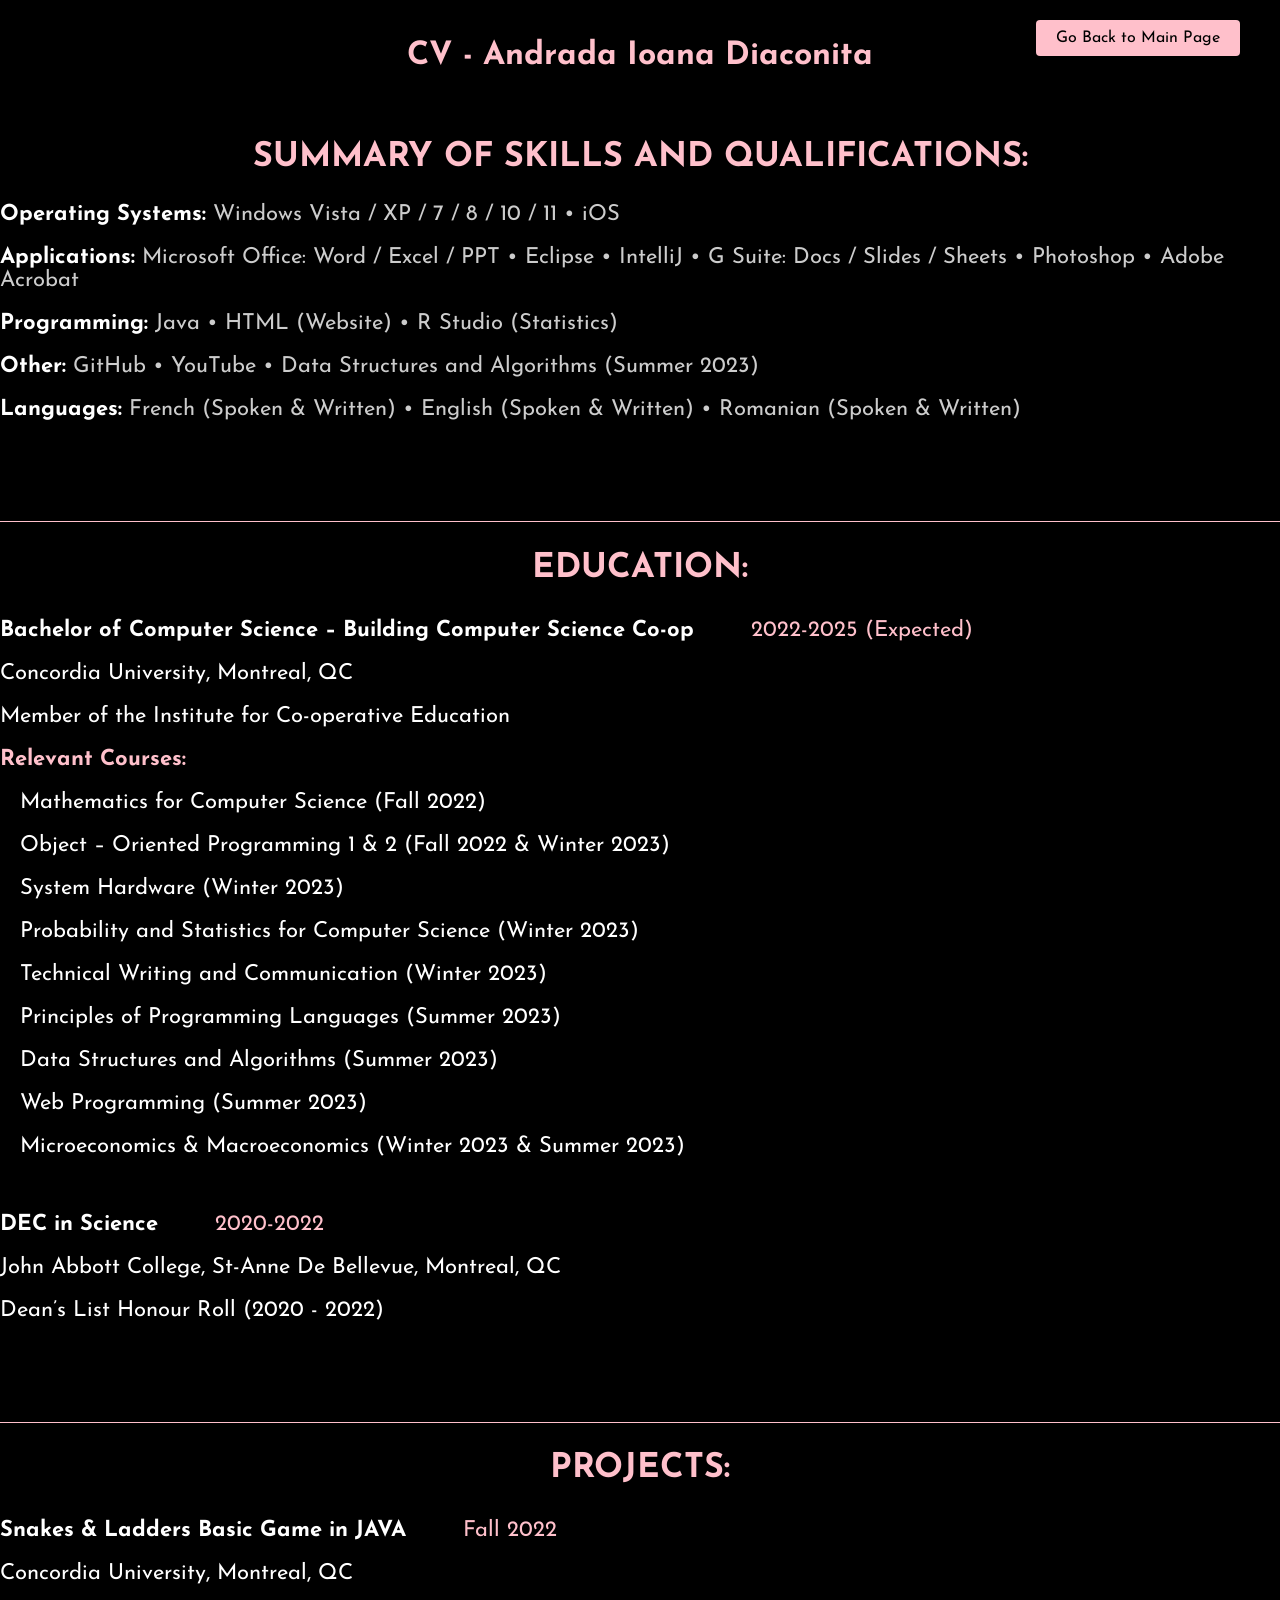
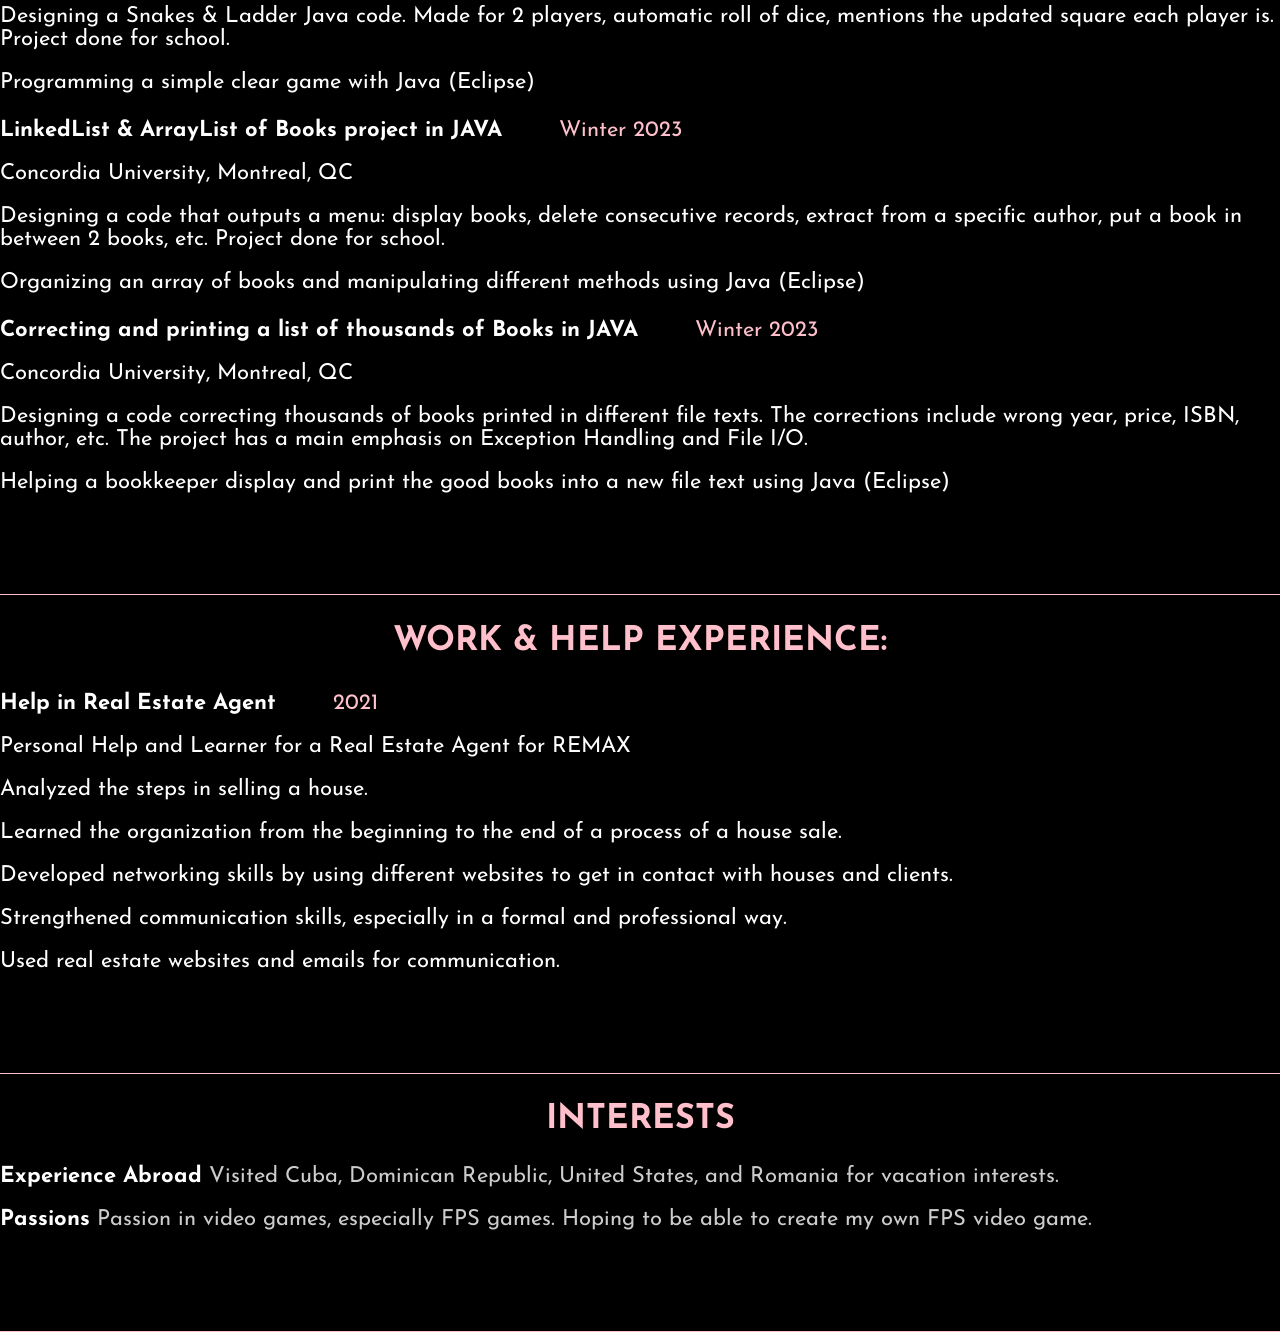
==== cv.html @ d14d8e06 "Add files via upload" ====
<!DOCTYPE html>
<html>
<head>
  <title>CV - Andrada Ioana Diaconita</title>
  <style>
    body {
      background-color: black;
      color: white;
      font-family: 'Josefin Sans', Arial, sans-serif;
      margin: 0;
    }
    
    header {
      padding: 40px;
      text-align: center;
      opacity: 0; /* Hide initially */
      animation: fade-in 1s forwards; /* Apply fade-in animation */
    }
    
    h1 {
      font-size: 32px;
      color: pink;
      margin: 0;
    }
    
    .main-content > * {
      opacity: 0; /* Hide initially */
      animation: slide-up 1s forwards; /* Apply slide-up animation */
    }
    
    /* Delay each section */
    .main-content > *:nth-child(1) {
      animation-delay: 0.5s;
    }
    .main-content > *:nth-child(2) {
      animation-delay: 1s;
    }
    .main-content > *:nth-child(3) {
      animation-delay: 1.5s;
    }

    .main-content > *:nth-child(4) {
      animation-delay: 2s;
    }

    .main-content > *:nth-child(5) {
      animation-delay: 2.5s;
    }

    .main-content > *:nth-child(6) {
      animation-delay: 3s;
    }

    .main-content > *:nth-child(7) {
      animation-delay: 3.5s;
    }

    .main-content > *:nth-child(8) {
      animation-delay: 4s;
    }

    .main-content > *:nth-child(9) {
      animation-delay: 4.5s;
    }

    .main-content > *:nth-child(10) {
      animation-delay: 5s;
    }

    .main-content > *:nth-child(11) {
      animation-delay: 5.5s;
    }

    .main-content > *:nth-child(12) {
      animation-delay: 6s;
    }

    .main-content > *:nth-child(13) {
      animation-delay: 6.5s;
    }

    .main-content > *:nth-child(14) {
      animation-delay: 7s;
    }

    .main-content > *:nth-child(15) {
      animation-delay: 7.5s;
    }
    /* ...repeat for each section... */
    
    @keyframes fade-in {
      from {
        opacity: 0;
      }
      to {
        opacity: 1;
      }
    }
    
    @keyframes slide-up {
      from {
        opacity: 0;
        transform: translateY(20px);
      }
      to {
        opacity: 1;
        transform: translateY(0);
      }
    }
    
    h2 {
      font-size: 34px;
      text-align: center;
      color: pink;
    }
    
    ul {
      list-style-type: none;
      padding-left: 0;
      margin: 0;
    }
    
    li {
      margin-top: 20px;
      margin-bottom: 20px;
      font-size: 22px;
    }
    
    .section-title {
      font-weight: bold;
    }
    
    .section-description {
      margin-top: 5px;
      color: #ccc;
    }
    
    .year-description {
      display: inline-block;
      margin-left: 50px;
      color: pink;
    }
    
    .section-divider {
      margin-top: 100px;
      border-top: 1px solid pink;
    }
    
    .section-divider2 {
      margin-top: 50px;
    }
    
    .bold-text {
      font-weight: bold;
      color: pink;
    }
    
    .section-content > div:not(.course-list) {
      margin-bottom: 20px;
      margin-top: 20px;
    }
    
    .course-list ul {
      margin-left: 20px;
    }
    
    .indent {
      text-indent: -20px;
      padding-left: 20px;
    }
    
    .button {
      display: inline-block;
      background-color: pink;
      color: black;
      padding: 10px 20px;
      text-decoration: none;
      border-radius: 4px;
      position: absolute;
      top: 20px;
      right: 40px;
      transition: transform 0.2s;
    }
    
    .button:hover {
      transform: scale(1.2);
    }
  </style>
   <link href="https://fonts.googleapis.com/css?family=Josefin+Sans&display=swap" rel="stylesheet">
</head>
<body>
  <header>
    <h1>CV - Andrada Ioana Diaconita</h1>
  </header>
  
  <div class="main-content">
    <h2>SUMMARY OF SKILLS AND QUALIFICATIONS:</h2>
    <ul>
      <li>
        <span class="section-title">Operating Systems:</span>
        <span class="section-description">Windows Vista / XP / 7 / 8 / 10 / 11 • iOS</span>
      </li>
      <li>
        <span class="section-title">Applications:</span>
        <span class="section-description">Microsoft Office: Word / Excel / PPT • Eclipse • IntelliJ • G Suite: Docs / Slides / Sheets • Photoshop • Adobe Acrobat</span>
      </li>
      <li>
        <span class="section-title">Programming:</span>
        <span class="section-description">Java • HTML (Website) • R Studio (Statistics)</span>
      </li>
      <li>
        <span class="section-title">Other:</span>
        <span class="section-description">GitHub • YouTube • Data Structures and Algorithms (Summer 2023)</span>
      </li>
      <li>
        <span class="section-title">Languages:</span>
        <span class="section-description">French (Spoken & Written) • English (Spoken & Written) • Romanian (Spoken & Written)</span>
      </li>
    </ul>
    
    <div class="section-divider"></div>
    
    <h2>EDUCATION:</h2>
    <ul>
      <li>
        <span class="section-title">Bachelor of Computer Science – Building Computer Science Co-op</span>
        <span class="section-description year-description">2022-2025 (Expected)</span>
        <div class="section-content">
          <div>Concordia University, Montreal, QC</div>
          <div>Member of the Institute for Co-operative Education</div>
          <div class="course-list">
            <div class="bold-text">Relevant Courses:</div>
            <ul>
              <li>Mathematics for Computer Science (Fall 2022)</li>
              <li>Object – Oriented Programming 1 & 2 (Fall 2022 & Winter 2023)</li>
              <li>System Hardware (Winter 2023)</li>
              <li>Probability and Statistics for Computer Science (Winter 2023)</li>
              <li>Technical Writing and Communication (Winter 2023)</li>
              <li>Principles of Programming Languages (Summer 2023)</li>
              <li>Data Structures and Algorithms (Summer 2023)</li>
              <li>Web Programming (Summer 2023)</li>
              <li>Microeconomics & Macroeconomics (Winter 2023 & Summer 2023)</li>
            </ul>
          </div>
        </div>
      </li>
      <li>
        <div class="section-divider2"></div>
        <span class="section-title">DEC in Science</span>
        <span class="section-description year-description">2020-2022</span>
        <ul>
          <li>John Abbott College, St-Anne De Bellevue, Montreal, QC</li>
          <li>Dean’s List Honour Roll (2020 - 2022)</li>
        </ul>
      </li>
    </ul>

    <div class="section-divider"></div>

    <h2>PROJECTS:</h2>
    <ul>
      <li>
        <span class="section-title">Snakes &amp; Ladders Basic Game in JAVA</span>
        <span class="section-description year-description">Fall 2022</span>
        <ul>
          <li>Concordia University, Montreal, QC</li>
          <li>Designing a Snakes &amp; Ladder Java code. Made for 2 players, automatic roll of dice, mentions the updated square each player is. Project done for school.</li>
          <li>Programming a simple clear game with Java (Eclipse)</li>
        </ul>
      </li>
      <li>
        <span class="section-title">LinkedList &amp; ArrayList of Books project in JAVA</span>
        <span class="section-description year-description">Winter 2023</span>
        <ul>
          <li>Concordia University, Montreal, QC</li>
          <li>Designing a code that outputs a menu: display books, delete consecutive records, extract from a specific author, put a book in between 2 books, etc. Project done for school.</li>
            <li>Organizing an array of books and manipulating different methods using Java (Eclipse)</li>
          </ul>
        </li>
        <li>
          <span class="section-title">Correcting and printing a list of thousands of Books in JAVA</span>
          <span class="section-description year-description">Winter 2023</span>
          <ul>
            <li>Concordia University, Montreal, QC</li>
            <li>Designing a code correcting thousands of books printed in different file texts. The corrections include wrong year, price, ISBN, author, etc. The project has a main emphasis on Exception Handling and File I/O.</li>
            <li>Helping a bookkeeper display and print the good books into a new file text using Java (Eclipse)</li>
          </ul>
        </li>
      </ul>
  
      <div class="section-divider"></div>
  
      <h2>WORK &amp; HELP EXPERIENCE:</h2>
      <ul>
        <li>
          <span class="section-title">Help in Real Estate Agent</span>
          <span class="section-description year-description">2021</span>
          <ul>
            <li>Personal Help and Learner for a Real Estate Agent for REMAX</li>
            <li>Analyzed the steps in selling a house.</li>
            <li>Learned the organization from the beginning to the end of a process of a house sale.</li>
            <li>Developed networking skills by using different websites to get in contact with houses and clients.</li>
            <li>Strengthened communication skills, especially in a formal and professional way.</li>
            <li>Used real estate websites and emails for communication.</li>
          </ul>
        </li>
      </ul>
    
      <div class="section-divider"></div>
    
      <h2>INTERESTS</h2>
      <ul>
        <li>
          <span class="section-title">Experience Abroad</span>
          <span class="section-description">Visited Cuba, Dominican Republic, United States, and Romania for vacation interests.</span>
        </li>
        <li>
          <span class="section-title">Passions</span>
          <span class="section-description">Passion in video games, especially FPS games. Hoping to be able to create my own FPS video game.</span>
        </li>
      </ul>
      <div class="section-divider"></div>
    </div>
    <a class="button" href="index.html">Go Back to Main Page</a>
  </body>
  </html>
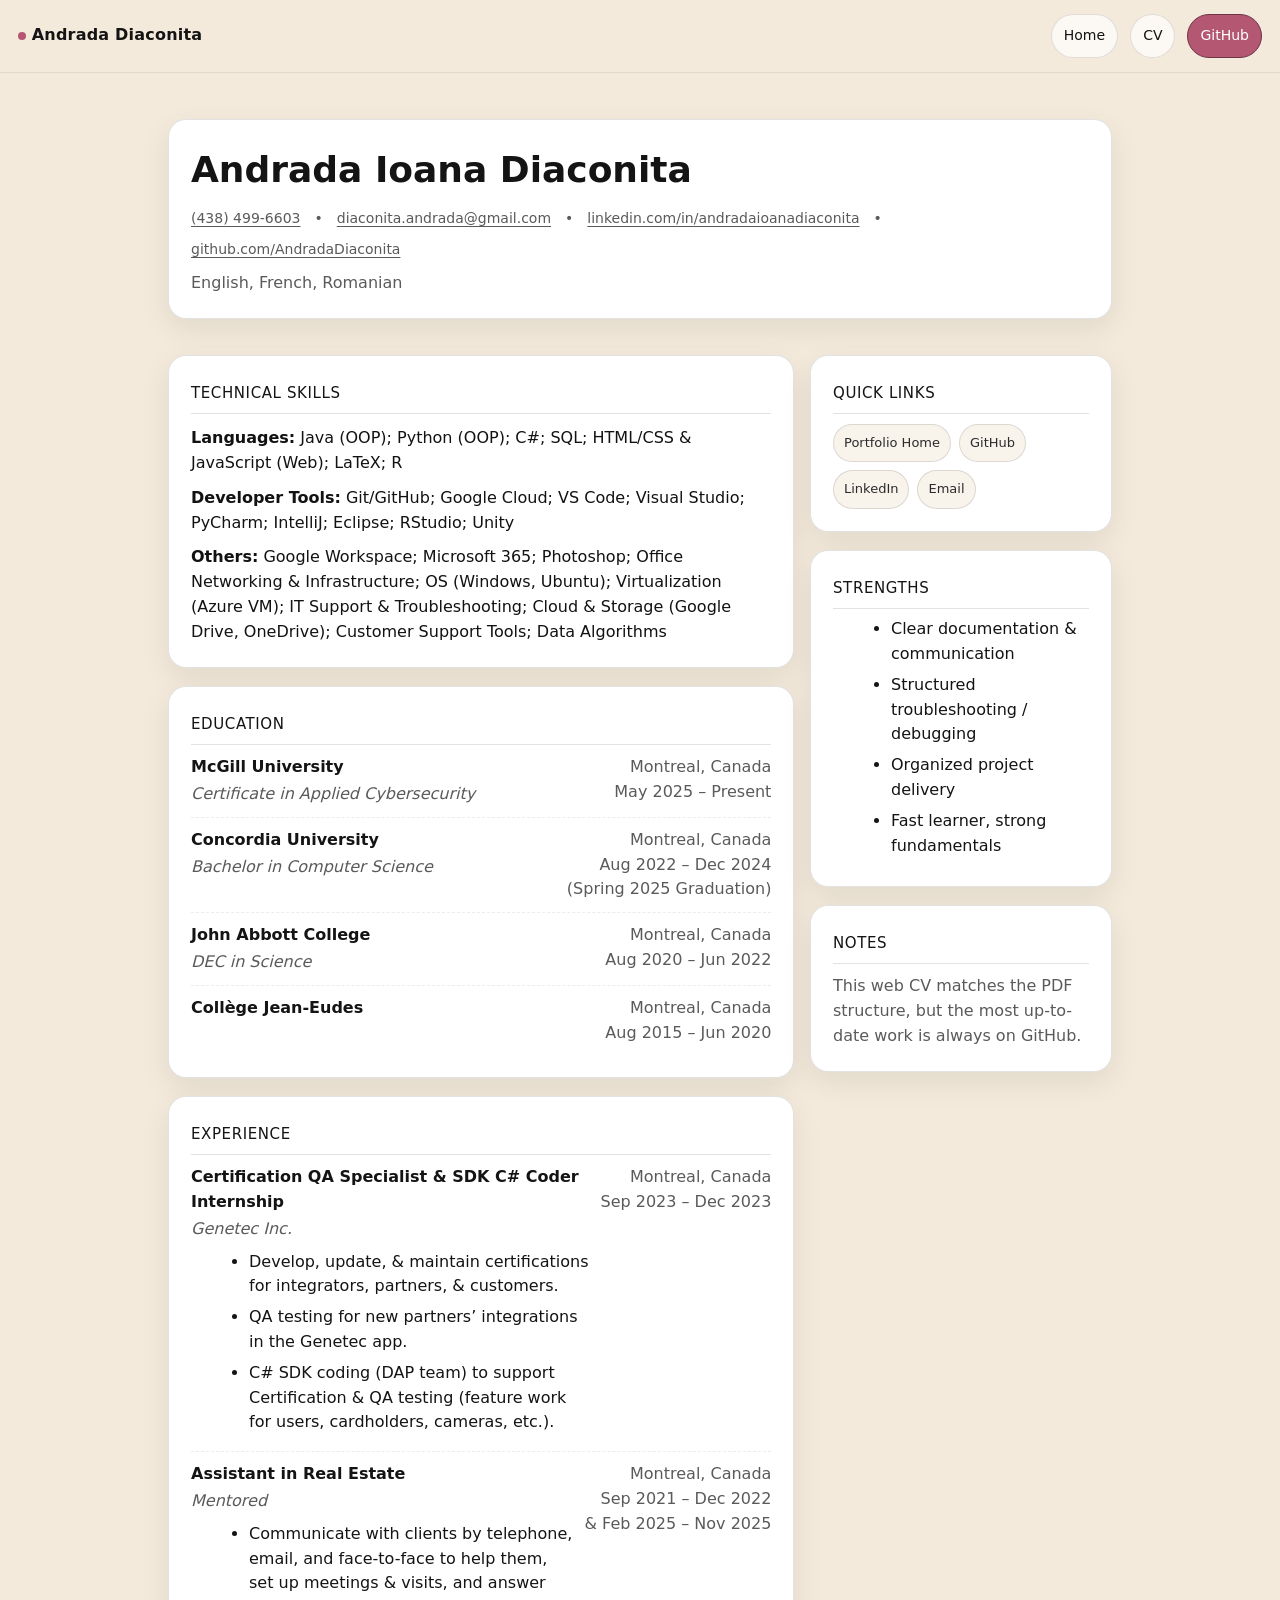
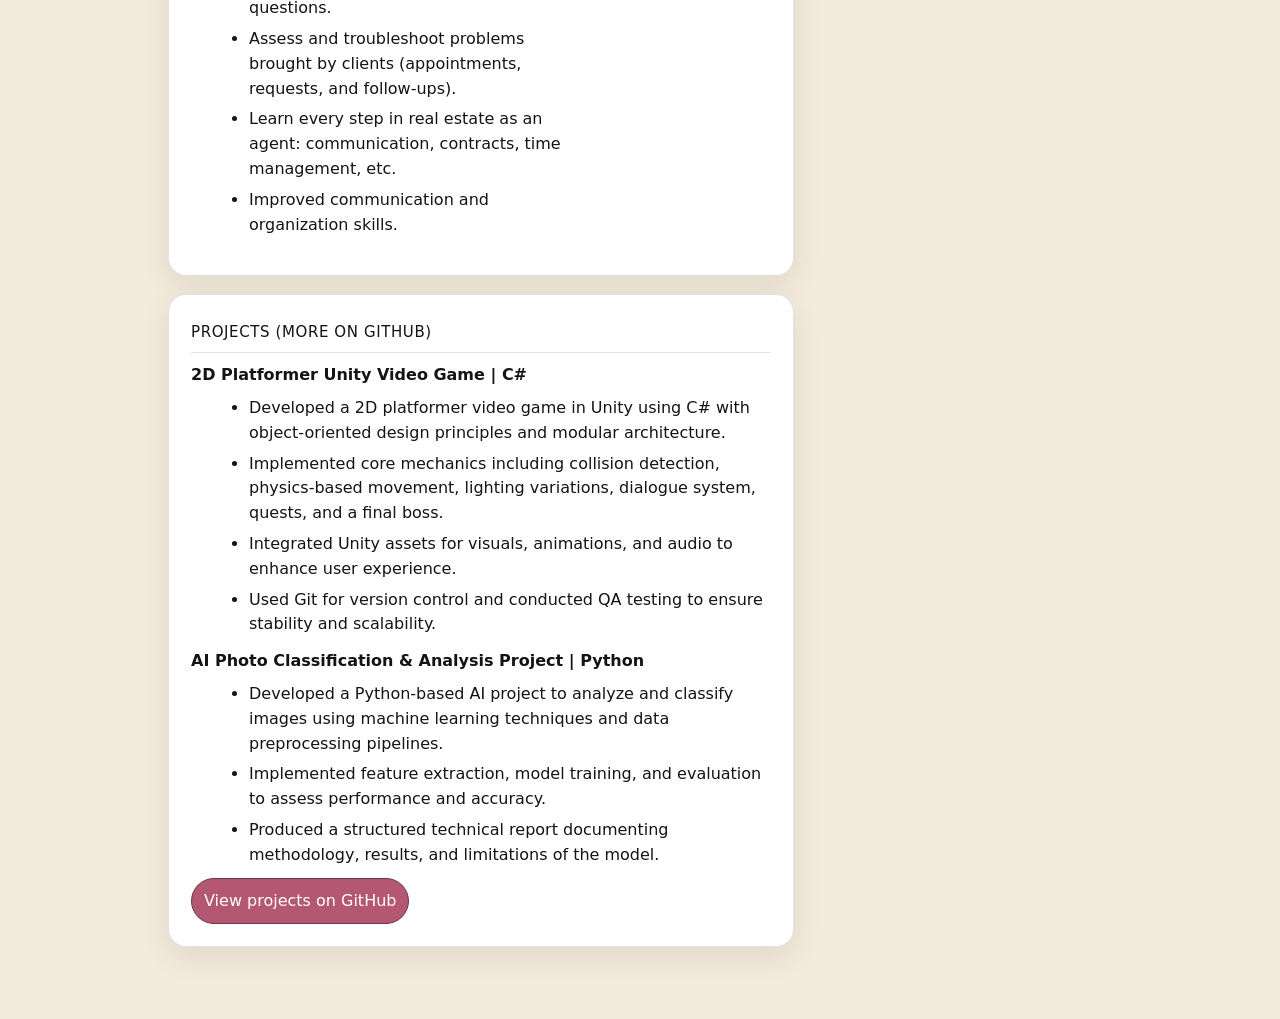
==== commit 534d6035: "Add files via upload" ====
--- a/cv.html
+++ b/cv.html
@@ -1,327 +1,250 @@
-<!DOCTYPE html>
-<html>
-<head>
-  <title>CV - Andrada Ioana Diaconita</title>
-  <style>
-    body {
-      background-color: black;
-      color: white;
-      font-family: 'Josefin Sans', Arial, sans-serif;
-      margin: 0;
-    }
-    
-    header {
-      padding: 40px;
-      text-align: center;
-      opacity: 0; /* Hide initially */
-      animation: fade-in 1s forwards; /* Apply fade-in animation */
-    }
-    
-    h1 {
-      font-size: 32px;
-      color: pink;
-      margin: 0;
-    }
-    
-    .main-content > * {
-      opacity: 0; /* Hide initially */
-      animation: slide-up 1s forwards; /* Apply slide-up animation */
-    }
-    
-    /* Delay each section */
-    .main-content > *:nth-child(1) {
-      animation-delay: 0.5s;
-    }
-    .main-content > *:nth-child(2) {
-      animation-delay: 1s;
-    }
-    .main-content > *:nth-child(3) {
-      animation-delay: 1.5s;
-    }
-
-    .main-content > *:nth-child(4) {
-      animation-delay: 2s;
-    }
-
-    .main-content > *:nth-child(5) {
-      animation-delay: 2.5s;
-    }
-
-    .main-content > *:nth-child(6) {
-      animation-delay: 3s;
-    }
-
-    .main-content > *:nth-child(7) {
-      animation-delay: 3.5s;
-    }
-
-    .main-content > *:nth-child(8) {
-      animation-delay: 4s;
-    }
-
-    .main-content > *:nth-child(9) {
-      animation-delay: 4.5s;
-    }
-
-    .main-content > *:nth-child(10) {
-      animation-delay: 5s;
-    }
-
-    .main-content > *:nth-child(11) {
-      animation-delay: 5.5s;
-    }
-
-    .main-content > *:nth-child(12) {
-      animation-delay: 6s;
-    }
-
-    .main-content > *:nth-child(13) {
-      animation-delay: 6.5s;
-    }
-
-    .main-content > *:nth-child(14) {
-      animation-delay: 7s;
-    }
-
-    .main-content > *:nth-child(15) {
-      animation-delay: 7.5s;
-    }
-    /* ...repeat for each section... */
-    
-    @keyframes fade-in {
-      from {
-        opacity: 0;
-      }
-      to {
-        opacity: 1;
-      }
-    }
-    
-    @keyframes slide-up {
-      from {
-        opacity: 0;
-        transform: translateY(20px);
-      }
-      to {
-        opacity: 1;
-        transform: translateY(0);
-      }
-    }
-    
-    h2 {
-      font-size: 34px;
-      text-align: center;
-      color: pink;
-    }
-    
-    ul {
-      list-style-type: none;
-      padding-left: 0;
-      margin: 0;
-    }
-    
-    li {
-      margin-top: 20px;
-      margin-bottom: 20px;
-      font-size: 22px;
-    }
-    
-    .section-title {
-      font-weight: bold;
-    }
-    
-    .section-description {
-      margin-top: 5px;
-      color: #ccc;
-    }
-    
-    .year-description {
-      display: inline-block;
-      margin-left: 50px;
-      color: pink;
-    }
-    
-    .section-divider {
-      margin-top: 100px;
-      border-top: 1px solid pink;
-    }
-    
-    .section-divider2 {
-      margin-top: 50px;
-    }
-    
-    .bold-text {
-      font-weight: bold;
-      color: pink;
-    }
-    
-    .section-content > div:not(.course-list) {
-      margin-bottom: 20px;
-      margin-top: 20px;
-    }
-    
-    .course-list ul {
-      margin-left: 20px;
-    }
-    
-    .indent {
-      text-indent: -20px;
-      padding-left: 20px;
-    }
-    
-    .button {
-      display: inline-block;
-      background-color: pink;
-      color: black;
-      padding: 10px 20px;
-      text-decoration: none;
-      border-radius: 4px;
-      position: absolute;
-      top: 20px;
-      right: 40px;
-      transition: transform 0.2s;
-    }
-    
-    .button:hover {
-      transform: scale(1.2);
-    }
-  </style>
-   <link href="https://fonts.googleapis.com/css?family=Josefin+Sans&display=swap" rel="stylesheet">
-</head>
-<body>
-  <header>
-    <h1>CV - Andrada Ioana Diaconita</h1>
-  </header>
-  
-  <div class="main-content">
-    <h2>SUMMARY OF SKILLS AND QUALIFICATIONS:</h2>
-    <ul>
-      <li>
-        <span class="section-title">Operating Systems:</span>
-        <span class="section-description">Windows Vista / XP / 7 / 8 / 10 / 11 • iOS</span>
-      </li>
-      <li>
-        <span class="section-title">Applications:</span>
-        <span class="section-description">Microsoft Office: Word / Excel / PPT • Eclipse • IntelliJ • G Suite: Docs / Slides / Sheets • Photoshop • Adobe Acrobat</span>
-      </li>
-      <li>
-        <span class="section-title">Programming:</span>
-        <span class="section-description">Java • HTML (Website) • R Studio (Statistics)</span>
-      </li>
-      <li>
-        <span class="section-title">Other:</span>
-        <span class="section-description">GitHub • YouTube • Data Structures and Algorithms (Summer 2023)</span>
-      </li>
-      <li>
-        <span class="section-title">Languages:</span>
-        <span class="section-description">French (Spoken & Written) • English (Spoken & Written) • Romanian (Spoken & Written)</span>
-      </li>
-    </ul>
-    
-    <div class="section-divider"></div>
-    
-    <h2>EDUCATION:</h2>
-    <ul>
-      <li>
-        <span class="section-title">Bachelor of Computer Science – Building Computer Science Co-op</span>
-        <span class="section-description year-description">2022-2025 (Expected)</span>
-        <div class="section-content">
-          <div>Concordia University, Montreal, QC</div>
-          <div>Member of the Institute for Co-operative Education</div>
-          <div class="course-list">
-            <div class="bold-text">Relevant Courses:</div>
-            <ul>
-              <li>Mathematics for Computer Science (Fall 2022)</li>
-              <li>Object – Oriented Programming 1 & 2 (Fall 2022 & Winter 2023)</li>
-              <li>System Hardware (Winter 2023)</li>
-              <li>Probability and Statistics for Computer Science (Winter 2023)</li>
-              <li>Technical Writing and Communication (Winter 2023)</li>
-              <li>Principles of Programming Languages (Summer 2023)</li>
-              <li>Data Structures and Algorithms (Summer 2023)</li>
-              <li>Web Programming (Summer 2023)</li>
-              <li>Microeconomics & Macroeconomics (Winter 2023 & Summer 2023)</li>
-            </ul>
-          </div>
-        </div>
-      </li>
-      <li>
-        <div class="section-divider2"></div>
-        <span class="section-title">DEC in Science</span>
-        <span class="section-description year-description">2020-2022</span>
-        <ul>
-          <li>John Abbott College, St-Anne De Bellevue, Montreal, QC</li>
-          <li>Dean’s List Honour Roll (2020 - 2022)</li>
-        </ul>
-      </li>
-    </ul>
-
-    <div class="section-divider"></div>
-
-    <h2>PROJECTS:</h2>
-    <ul>
-      <li>
-        <span class="section-title">Snakes &amp; Ladders Basic Game in JAVA</span>
-        <span class="section-description year-description">Fall 2022</span>
-        <ul>
-          <li>Concordia University, Montreal, QC</li>
-          <li>Designing a Snakes &amp; Ladder Java code. Made for 2 players, automatic roll of dice, mentions the updated square each player is. Project done for school.</li>
-          <li>Programming a simple clear game with Java (Eclipse)</li>
-        </ul>
-      </li>
-      <li>
-        <span class="section-title">LinkedList &amp; ArrayList of Books project in JAVA</span>
-        <span class="section-description year-description">Winter 2023</span>
-        <ul>
-          <li>Concordia University, Montreal, QC</li>
-          <li>Designing a code that outputs a menu: display books, delete consecutive records, extract from a specific author, put a book in between 2 books, etc. Project done for school.</li>
-            <li>Organizing an array of books and manipulating different methods using Java (Eclipse)</li>
-          </ul>
-        </li>
-        <li>
-          <span class="section-title">Correcting and printing a list of thousands of Books in JAVA</span>
-          <span class="section-description year-description">Winter 2023</span>
-          <ul>
-            <li>Concordia University, Montreal, QC</li>
-            <li>Designing a code correcting thousands of books printed in different file texts. The corrections include wrong year, price, ISBN, author, etc. The project has a main emphasis on Exception Handling and File I/O.</li>
-            <li>Helping a bookkeeper display and print the good books into a new file text using Java (Eclipse)</li>
-          </ul>
-        </li>
-      </ul>
-  
-      <div class="section-divider"></div>
-  
-      <h2>WORK &amp; HELP EXPERIENCE:</h2>
-      <ul>
-        <li>
-          <span class="section-title">Help in Real Estate Agent</span>
-          <span class="section-description year-description">2021</span>
-          <ul>
-            <li>Personal Help and Learner for a Real Estate Agent for REMAX</li>
-            <li>Analyzed the steps in selling a house.</li>
-            <li>Learned the organization from the beginning to the end of a process of a house sale.</li>
-            <li>Developed networking skills by using different websites to get in contact with houses and clients.</li>
-            <li>Strengthened communication skills, especially in a formal and professional way.</li>
-            <li>Used real estate websites and emails for communication.</li>
-          </ul>
-        </li>
-      </ul>
-    
-      <div class="section-divider"></div>
-    
-      <h2>INTERESTS</h2>
-      <ul>
-        <li>
-          <span class="section-title">Experience Abroad</span>
-          <span class="section-description">Visited Cuba, Dominican Republic, United States, and Romania for vacation interests.</span>
-        </li>
-        <li>
-          <span class="section-title">Passions</span>
-          <span class="section-description">Passion in video games, especially FPS games. Hoping to be able to create my own FPS video game.</span>
-        </li>
-      </ul>
-      <div class="section-divider"></div>
-    </div>
-    <a class="button" href="index.html">Go Back to Main Page</a>
-  </body>
-  </html>
-  +<!DOCTYPE html>
+<html lang="en">
+<head>
+  <meta charset="UTF-8" />
+  <meta name="viewport" content="width=device-width, initial-scale=1.0"/>
+  <title>CV — Andrada Ioana Diaconita</title>
+  <link rel="stylesheet" href="styles.css">
+  <style>
+    /* CV-specific layout (keeps your existing theme from styles.css) */
+    .cv-header h1{ margin:0 0 6px; font-size: clamp(26px, 3.2vw, 36px); }
+    .cv-sub{ margin:0; color: var(--muted); }
+    .cv-topline{
+      display:flex; flex-wrap:wrap; gap:10px 14px;
+      margin-top: 10px;
+      font-size: 14px;
+      color: var(--muted);
+    }
+    .cv-topline a{ text-decoration: underline; text-underline-offset: 3px; }
+    .cv-grid{
+      display:grid;
+      grid-template-columns: 1.35fr .65fr;
+      gap: 16px;
+    }
+    @media (max-width: 900px){
+      .cv-grid{ grid-template-columns: 1fr; }
+    }
+
+    .cv-section-title{
+      margin-top: 4px;
+      font-size: 15px;
+      letter-spacing: .6px;
+      text-transform: uppercase;
+      border-bottom: 1px solid var(--border);
+      padding-bottom: 8px;
+    }
+
+    .cv-item{
+      display:grid;
+      grid-template-columns: 1fr auto;
+      gap: 12px;
+      padding: 10px 0;
+      border-bottom: 1px dashed color-mix(in srgb, var(--border) 65%, transparent);
+    }
+    .cv-item:last-child{ border-bottom: none; }
+
+    .cv-role{ font-weight: 700; }
+    .cv-org{ color: var(--muted); font-style: italic; margin-top: 2px; }
+    .cv-meta{ color: var(--muted); white-space: nowrap; text-align:right; }
+
+    .cv-bullets{ margin: 8px 0 0 18px; }
+    .cv-bullets li{ margin: 6px 0; }
+
+    .tag-row{ display:flex; flex-wrap:wrap; gap:8px; margin-top: 10px; }
+    .tag{
+      font-size: 13px;
+      padding: 8px 10px;
+      border-radius: 999px;
+      border: 1px solid var(--border);
+      background: color-mix(in srgb, var(--bg) 55%, #fff);
+      color: var(--accent2);
+    }
+  </style>
+</head>
+
+<body>
+  <header class="nav">
+    <div class="brand"><span class="dot"></span> Andrada Diaconita</div>
+    <nav class="nav-links">
+      <a class="pill" href="app.html">Home</a>
+      <a class="pill" href="cv.html">CV</a>
+      <a class="pill cta" href="https://github.com/AndradaDiaconita" target="_blank" rel="noopener">GitHub</a>
+    </nav>
+  </header>
+
+  <main class="wrap">
+
+    <!-- Header -->
+    <section class="card cv-header">
+      <h1>Andrada Ioana Diaconita</h1>
+
+      <p class="cv-topline">
+        <span><a href="tel:+14384996603">(438) 499-6603</a></span>
+        <span>•</span>
+        <span><a href="mailto:diaconita.andrada@gmail.com">diaconita.andrada@gmail.com</a></span>
+        <span>•</span>
+        <span><a href="https://www.linkedin.com/in/andradaioanadiaconita/" target="_blank" rel="noopener">linkedin.com/in/andradaioanadiaconita</a></span>
+        <span>•</span>
+        <span><a href="https://github.com/AndradaDiaconita" target="_blank" rel="noopener">github.com/AndradaDiaconita</a></span>
+      </p>
+
+      <p class="cv-sub" style="margin-top:10px;">English, French, Romanian</p>
+    </section>
+
+    <section class="cv-grid">
+
+      <!-- LEFT COLUMN -->
+      <div>
+
+        <!-- Technical Skills -->
+        <section class="card">
+          <div class="cv-section-title">Technical Skills</div>
+
+          <p style="margin-top:12px;">
+            <strong>Languages:</strong> Java (OOP); Python (OOP); C#; SQL; HTML/CSS & JavaScript (Web); LaTeX; R
+          </p>
+          <p>
+            <strong>Developer Tools:</strong> Git/GitHub; Google Cloud; VS Code; Visual Studio; PyCharm; IntelliJ; Eclipse; RStudio; Unity
+          </p>
+          <p style="margin-bottom:0;">
+            <strong>Others:</strong> Google Workspace; Microsoft 365; Photoshop; Office Networking & Infrastructure; OS (Windows, Ubuntu);
+            Virtualization (Azure VM); IT Support & Troubleshooting; Cloud & Storage (Google Drive, OneDrive); Customer Support Tools; Data Algorithms
+          </p>
+        </section>
+
+        <!-- Education -->
+        <section class="card">
+          <div class="cv-section-title">Education</div>
+
+          <div class="cv-item">
+            <div>
+              <div class="cv-role">McGill University</div>
+              <div class="cv-org">Certificate in Applied Cybersecurity</div>
+            </div>
+            <div class="cv-meta">Montreal, Canada<br/>May 2025 – Present</div>
+          </div>
+
+          <div class="cv-item">
+            <div>
+              <div class="cv-role">Concordia University</div>
+              <div class="cv-org">Bachelor in Computer Science</div>
+            </div>
+            <div class="cv-meta">Montreal, Canada<br/>Aug 2022 – Dec 2024<br/>(Spring 2025 Graduation)</div>
+          </div>
+
+          <div class="cv-item">
+            <div>
+              <div class="cv-role">John Abbott College</div>
+              <div class="cv-org">DEC in Science</div>
+            </div>
+            <div class="cv-meta">Montreal, Canada<br/>Aug 2020 – Jun 2022</div>
+          </div>
+
+          <div class="cv-item">
+            <div>
+              <div class="cv-role">Collège Jean-Eudes</div>
+            </div>
+            <div class="cv-meta">Montreal, Canada<br/>Aug 2015 – Jun 2020</div>
+          </div>
+        </section>
+
+        <!-- Experience -->
+        <section class="card">
+          <div class="cv-section-title">Experience</div>
+
+          <div class="cv-item">
+            <div>
+              <div class="cv-role">Certification QA Specialist &amp; SDK C# Coder Internship</div>
+              <div class="cv-org">Genetec Inc.</div>
+              <ul class="cv-bullets">
+                <li>Develop, update, &amp; maintain certifications for integrators, partners, &amp; customers.</li>
+                <li>QA testing for new partners’ integrations in the Genetec app.</li>
+                <li>C# SDK coding (DAP team) to support Certification &amp; QA testing (feature work for users, cardholders, cameras, etc.).</li>
+              </ul>
+            </div>
+            <div class="cv-meta">Montreal, Canada<br/>Sep 2023 – Dec 2023</div>
+          </div>
+
+          <div class="cv-item">
+            <div>
+              <div class="cv-role">Assistant in Real Estate</div>
+              <div class="cv-org">Mentored</div>
+              <ul class="cv-bullets">
+                <li>Communicate with clients by telephone, email, and face-to-face to help them, set up meetings &amp; visits, and answer questions.</li>
+                <li>Assess and troubleshoot problems brought by clients (appointments, requests, and follow-ups).</li>
+                <li>Learn every step in real estate as an agent: communication, contracts, time management, etc.</li>
+                <li>Improved communication and organization skills.</li>
+              </ul>
+            </div>
+            <div class="cv-meta">Montreal, Canada<br/>Sep 2021 – Dec 2022<br/>&amp; Feb 2025 – Nov 2025</div>
+          </div>
+        </section>
+
+        <!-- Projects -->
+        <section class="card">
+          <div class="cv-section-title">Projects (More on GitHub)</div>
+
+          <div style="padding-top: 10px;">
+            <div class="cv-role">2D Platformer Unity Video Game | C#</div>
+            <ul class="cv-bullets">
+              <li>Developed a 2D platformer video game in Unity using C# with object-oriented design principles and modular architecture.</li>
+              <li>Implemented core mechanics including collision detection, physics-based movement, lighting variations, dialogue system, quests, and a final boss.</li>
+              <li>Integrated Unity assets for visuals, animations, and audio to enhance user experience.</li>
+              <li>Used Git for version control and conducted QA testing to ensure stability and scalability.</li>
+            </ul>
+          </div>
+
+          <div style="padding-top: 6px;">
+            <div class="cv-role">AI Photo Classification &amp; Analysis Project | Python</div>
+            <ul class="cv-bullets">
+              <li>Developed a Python-based AI project to analyze and classify images using machine learning techniques and data preprocessing pipelines.</li>
+              <li>Implemented feature extraction, model training, and evaluation to assess performance and accuracy.</li>
+              <li>Produced a structured technical report documenting methodology, results, and limitations of the model.</li>
+            </ul>
+          </div>
+
+          <div style="margin-top:10px;">
+            <a class="pill cta" href="https://github.com/AndradaDiaconita?tab=repositories" target="_blank" rel="noopener">View projects on GitHub</a>
+          </div>
+        </section>
+
+      </div>
+
+      <!-- RIGHT COLUMN -->
+      <aside>
+
+        <section class="card">
+          <div class="cv-section-title">Quick Links</div>
+          <div class="tag-row">
+            <a class="tag" href="https://github.com/AndradaDiaconita?tab=repositories">Portfolio Home</a>
+            <a class="tag" href="https://github.com/AndradaDiaconita" target="_blank" rel="noopener">GitHub</a>
+            <a class="tag" href="https://www.linkedin.com/in/andradaioanadiaconita/" target="_blank" rel="noopener">LinkedIn</a>
+            <a class="tag" href="mailto:diaconita.andrada@gmail.com">Email</a>
+          </div>
+        </section>
+
+        <section class="card">
+          <div class="cv-section-title">Strengths</div>
+          <ul class="cv-bullets">
+            <li>Clear documentation &amp; communication</li>
+            <li>Structured troubleshooting / debugging</li>
+            <li>Organized project delivery</li>
+            <li>Fast learner, strong fundamentals</li>
+          </ul>
+        </section>
+
+        <section class="card">
+          <div class="cv-section-title">Notes</div>
+          <p class="muted" style="margin:10px 0 0;">
+            This web CV matches the PDF structure, but the most up-to-date work is always on GitHub.
+          </p>
+        </section>
+
+      </aside>
+    </section>
+
+  </main>
+
+  <script src="script.js" defer></script>
+</body>
+</html>
--- a/styles.css
+++ b/styles.css
@@ -0,0 +1,195 @@
+:root{
+      --bg: #f3eadb;         /* beige */
+      --card: #ffffff;       /* white */
+      --text: #141414;       /* near-black */
+      --muted: #5a5a5a;      /* grey */
+      --border: rgba(20,20,20,.12);
+      --shadow: 0 10px 30px rgba(0,0,0,.08);
+      --accent: #b45773;     /* muted rose */
+      --accent2:#2b2b2b;     /* black-ish */
+      --radius: 18px;
+      --max: 980px;
+    }
+
+    *{ box-sizing: border-box; }
+    html, body{ height: 100%; }
+    body{
+      margin:0;
+      font-family: ui-sans-serif, system-ui, -apple-system, Segoe UI, Roboto, Helvetica, Arial, "Apple Color Emoji","Segoe UI Emoji";
+      background: var(--bg);
+      color: var(--text);
+      line-height: 1.55;
+    }
+
+    a{ color: inherit; text-decoration: none; }
+    a:hover{ text-decoration: underline; text-decoration-thickness: 2px; }
+
+    .wrap{ max-width: var(--max); margin: 0 auto; padding: 28px 18px 54px; }
+
+    /* Top nav */
+    .nav{
+      display:flex; align-items:center; justify-content:space-between;
+      gap: 14px;
+      position: sticky; top: 0;
+      backdrop-filter: blur(10px);
+      background: color-mix(in srgb, var(--bg) 80%, transparent);
+      border-bottom: 1px solid color-mix(in srgb, var(--border) 60%, transparent);
+      padding: 14px 18px;
+      z-index: 10;
+    }
+    .brand{ font-weight: 750; letter-spacing: .2px; }
+    .nav-links{
+      display:flex; gap: 12px; flex-wrap: wrap;
+      font-size: 14px;
+    }
+    .pill{
+      display:inline-flex; align-items:center; gap:8px;
+      padding: 10px 12px;
+      border: 1px solid var(--border);
+      border-radius: 999px;
+      background: color-mix(in srgb, var(--card) 70%, transparent);
+    }
+    .pill:hover{ box-shadow: 0 8px 18px rgba(0,0,0,.08); text-decoration:none; }
+
+    .cta{
+      background: var(--accent);
+      color: #fff;
+      border: 1px solid color-mix(in srgb, var(--accent) 60%, #000);
+    }
+
+    /* Sections */
+    .card{
+      background: var(--card);
+      border: 1px solid var(--border);
+      border-radius: var(--radius);
+      box-shadow: var(--shadow);
+      padding: 22px;
+      margin: 18px 0;
+    }
+    .hero{
+      padding: 28px 22px;
+      background: linear-gradient(
+        135deg,
+        color-mix(in srgb, var(--card) 92%, var(--bg)),
+        color-mix(in srgb, var(--card) 86%, #fff)
+      );
+    }
+    .hero h1{
+      margin:0 0 6px;
+      font-size: clamp(28px, 4vw, 44px);
+      line-height: 1.15;
+      letter-spacing: -0.5px;
+    }
+    .subtitle{
+      margin: 0;
+      color: var(--muted);
+      font-size: 16px;
+    }
+    .quick{
+      display:flex; gap: 10px; flex-wrap: wrap;
+      margin-top: 14px;
+    }
+
+    h2{
+      margin: 0 0 10px;
+      font-size: 18px;
+      letter-spacing: .2px;
+    }
+    p{ margin: 0 0 10px; color: color-mix(in srgb, var(--text) 92%, #000); }
+    .muted{ color: var(--muted); }
+
+    .grid{
+      display:grid;
+      grid-template-columns: 1fr 1fr;
+      gap: 14px;
+    }
+    @media (max-width: 780px){
+      .grid{ grid-template-columns: 1fr; }
+    }
+
+    ul{ margin: 8px 0 0 18px; }
+    li{ margin: 6px 0; }
+
+    .badge-row{ display:flex; flex-wrap:wrap; gap:8px; margin-top: 8px; }
+    .badge{
+      font-size: 13px;
+      padding: 8px 10px;
+      border-radius: 999px;
+      border: 1px solid var(--border);
+      background: color-mix(in srgb, var(--bg) 55%, #fff);
+      color: var(--accent2);
+    }
+
+    .footer{
+      margin-top: 26px;
+      text-align:center;
+      color: var(--muted);
+      font-size: 13px;
+    }
+
+    /* tiny icon */
+    .dot{
+      width:8px; height:8px; border-radius: 999px; display:inline-block;
+      background: var(--accent);
+    }
+
+/* --- enhancements: scroll reveal + subtle motion --- */
+.reveal{
+  opacity: 0;
+  transform: translateY(14px);
+  transition: opacity .75s ease, transform .75s ease;
+  will-change: opacity, transform;
+}
+.reveal.is-visible{
+  opacity: 1;
+  transform: translateY(0);
+}
+
+/* Ensure common blocks get reveal if not already styled */
+section, .section, .card, .panel{
+  scroll-margin-top: 90px;
+}
+
+/* Reduced motion accessibility */
+@media (prefers-reduced-motion: reduce){
+  html{ scroll-behavior:auto !important; }
+  .reveal{ transition:none !important; transform:none !important; opacity:1 !important; }
+}
+
+/* === Two-column layout === */
+.layout{
+  display: grid;
+  grid-template-columns: minmax(0, 1fr) 220px;
+  gap: 28px;
+  align-items: start;
+}
+
+/* Left column */
+.main-content{
+  grid-column: 1;
+}
+
+/* Right sticky profile */
+.side-profile{
+  grid-column: 2;
+  position: sticky;
+  top: 90px;
+}
+
+/* Hide on mobile */
+@media (max-width: 900px){
+  .layout{
+    grid-template-columns: 1fr;
+  }
+  .side-profile{
+    display: none;
+  }
+}
+
+.card:hover{
+  transform: translateY(-2px);
+  transition: transform .2s ease;
+}
+
+
+
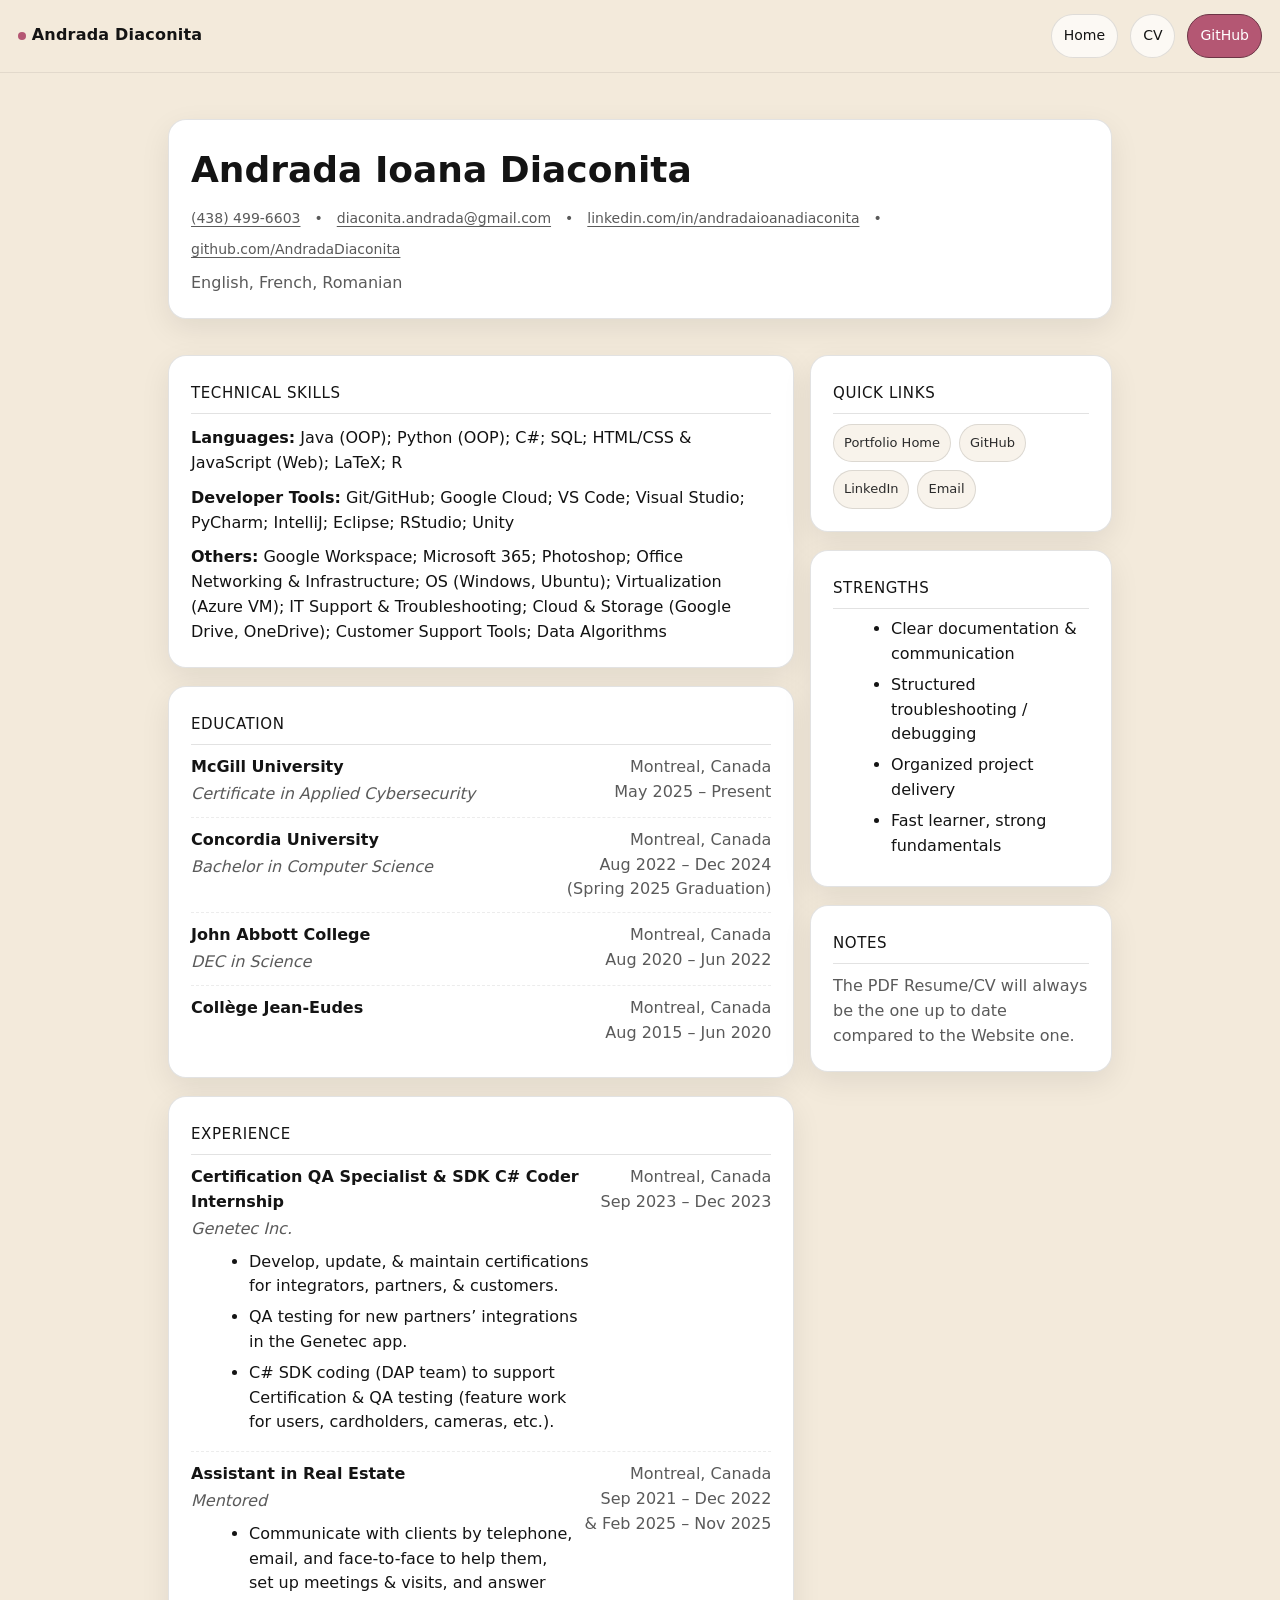
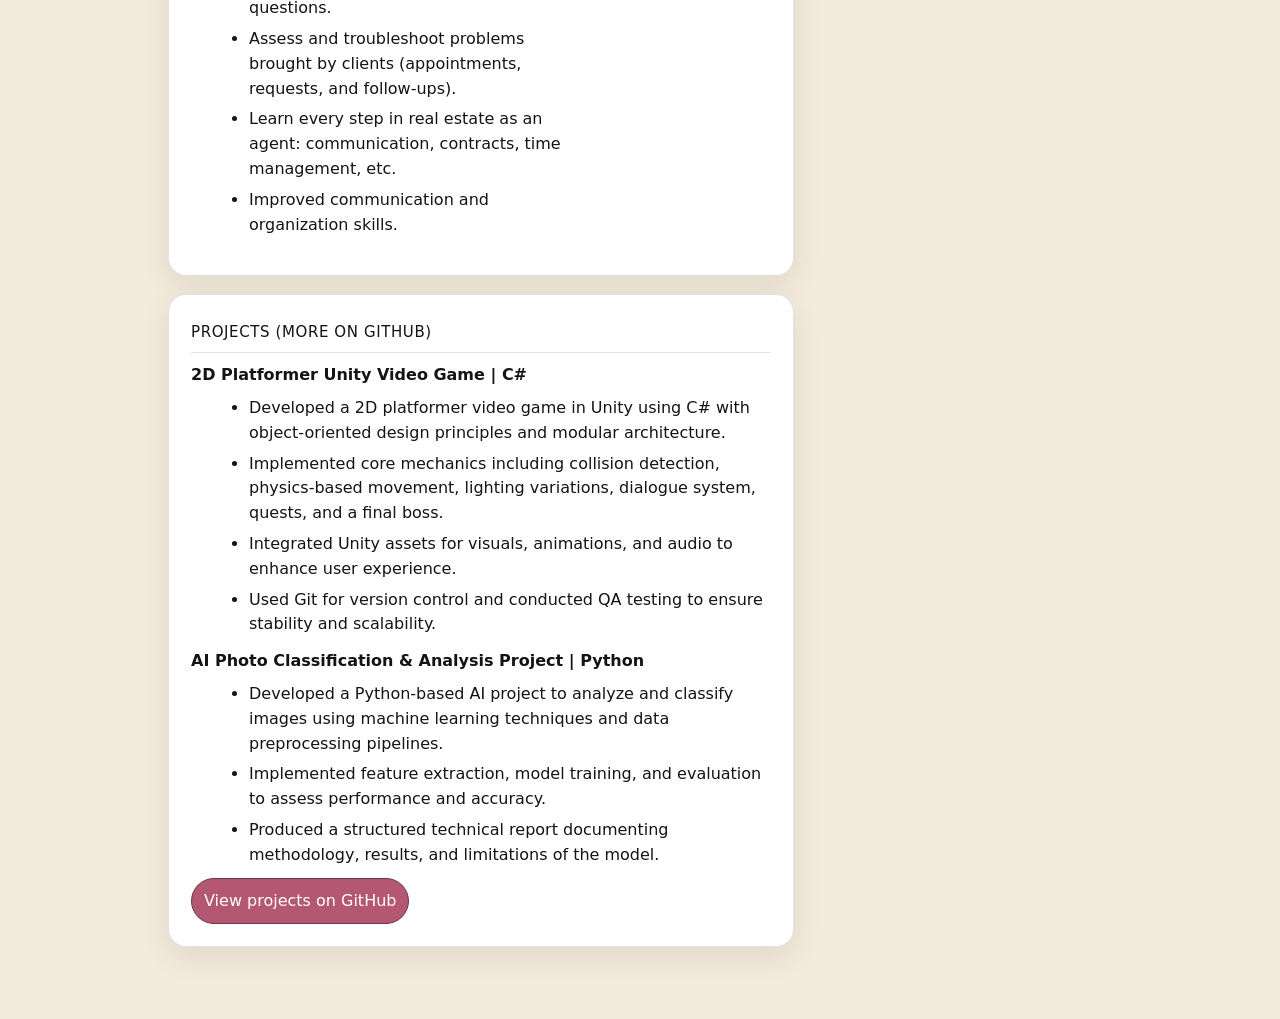
==== commit 2e4750b8: "Update note about CV versioning" ====
--- a/cv.html
+++ b/cv.html
@@ -236,7 +236,7 @@
         <section class="card">
           <div class="cv-section-title">Notes</div>
           <p class="muted" style="margin:10px 0 0;">
-            This web CV matches the PDF structure, but the most up-to-date work is always on GitHub.
+            The PDF Resume/CV will always be the one up to date compared to the Website one.
           </p>
         </section>
 
